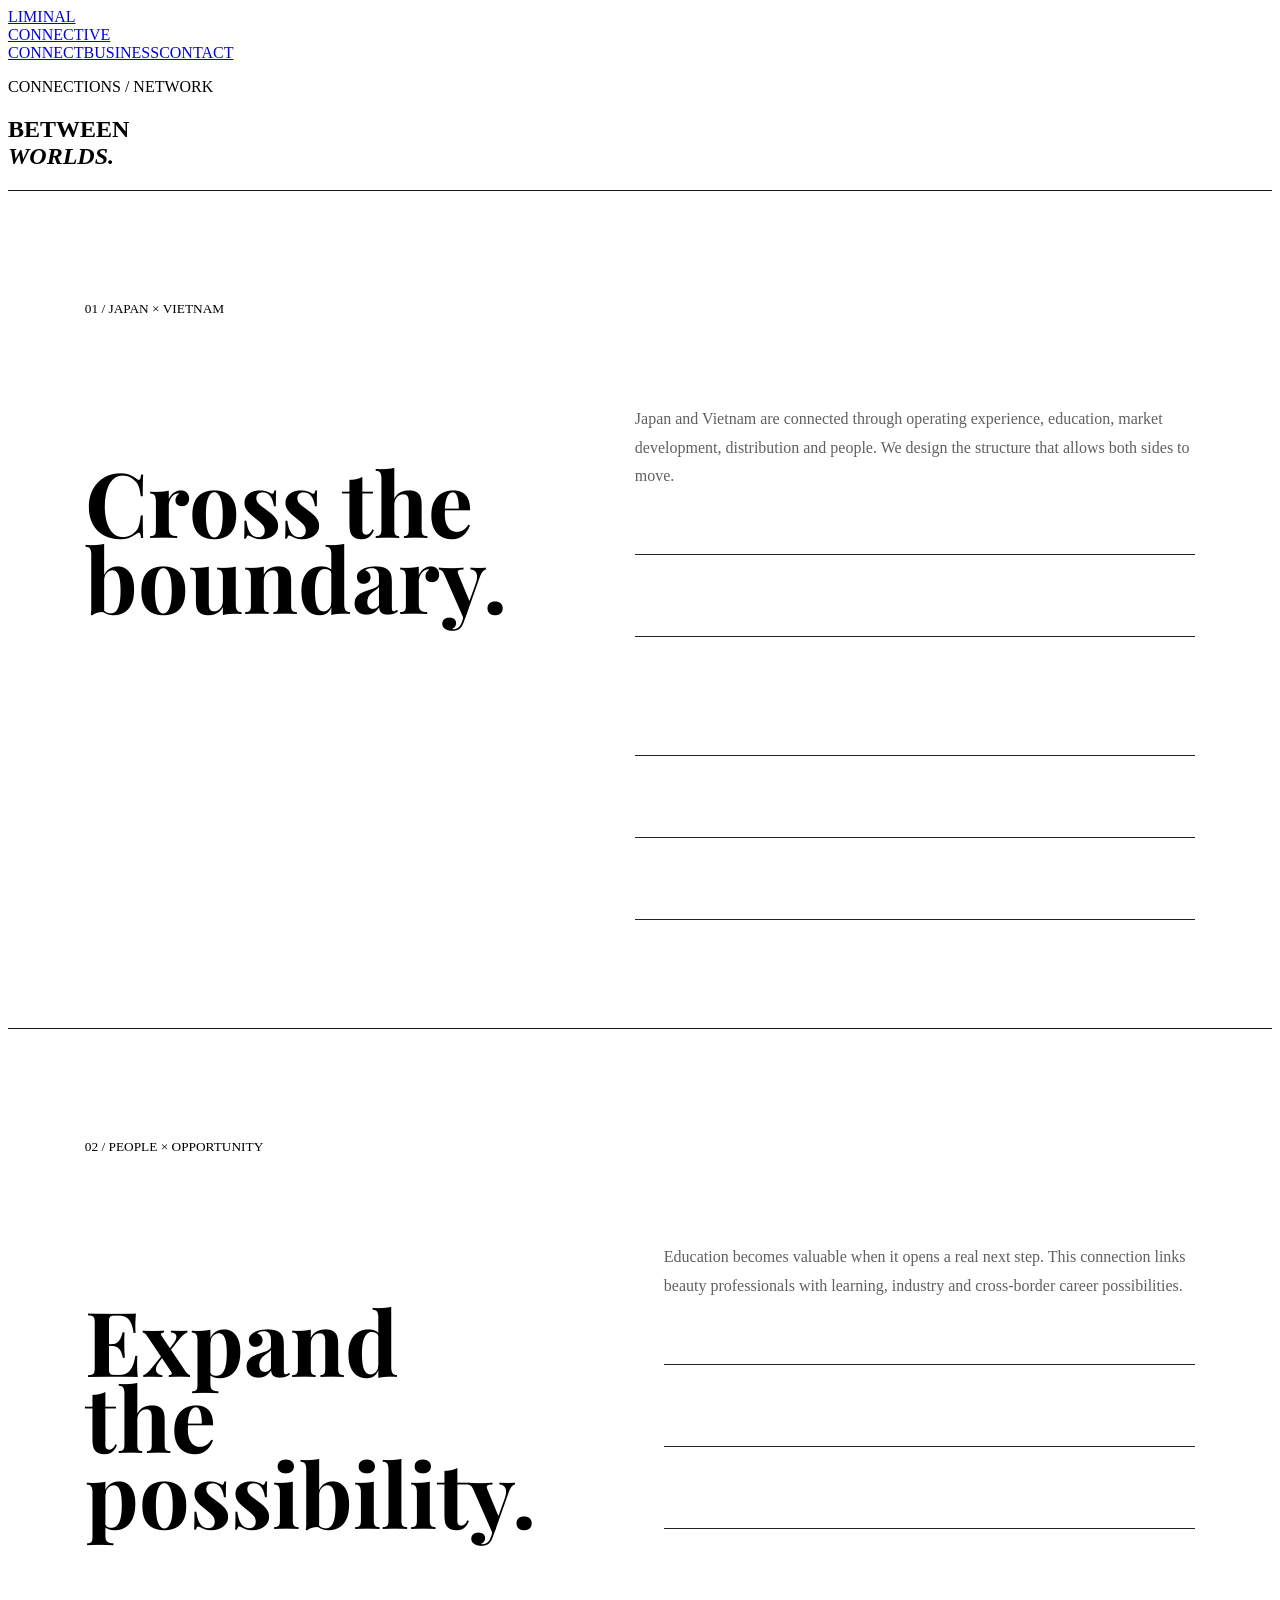
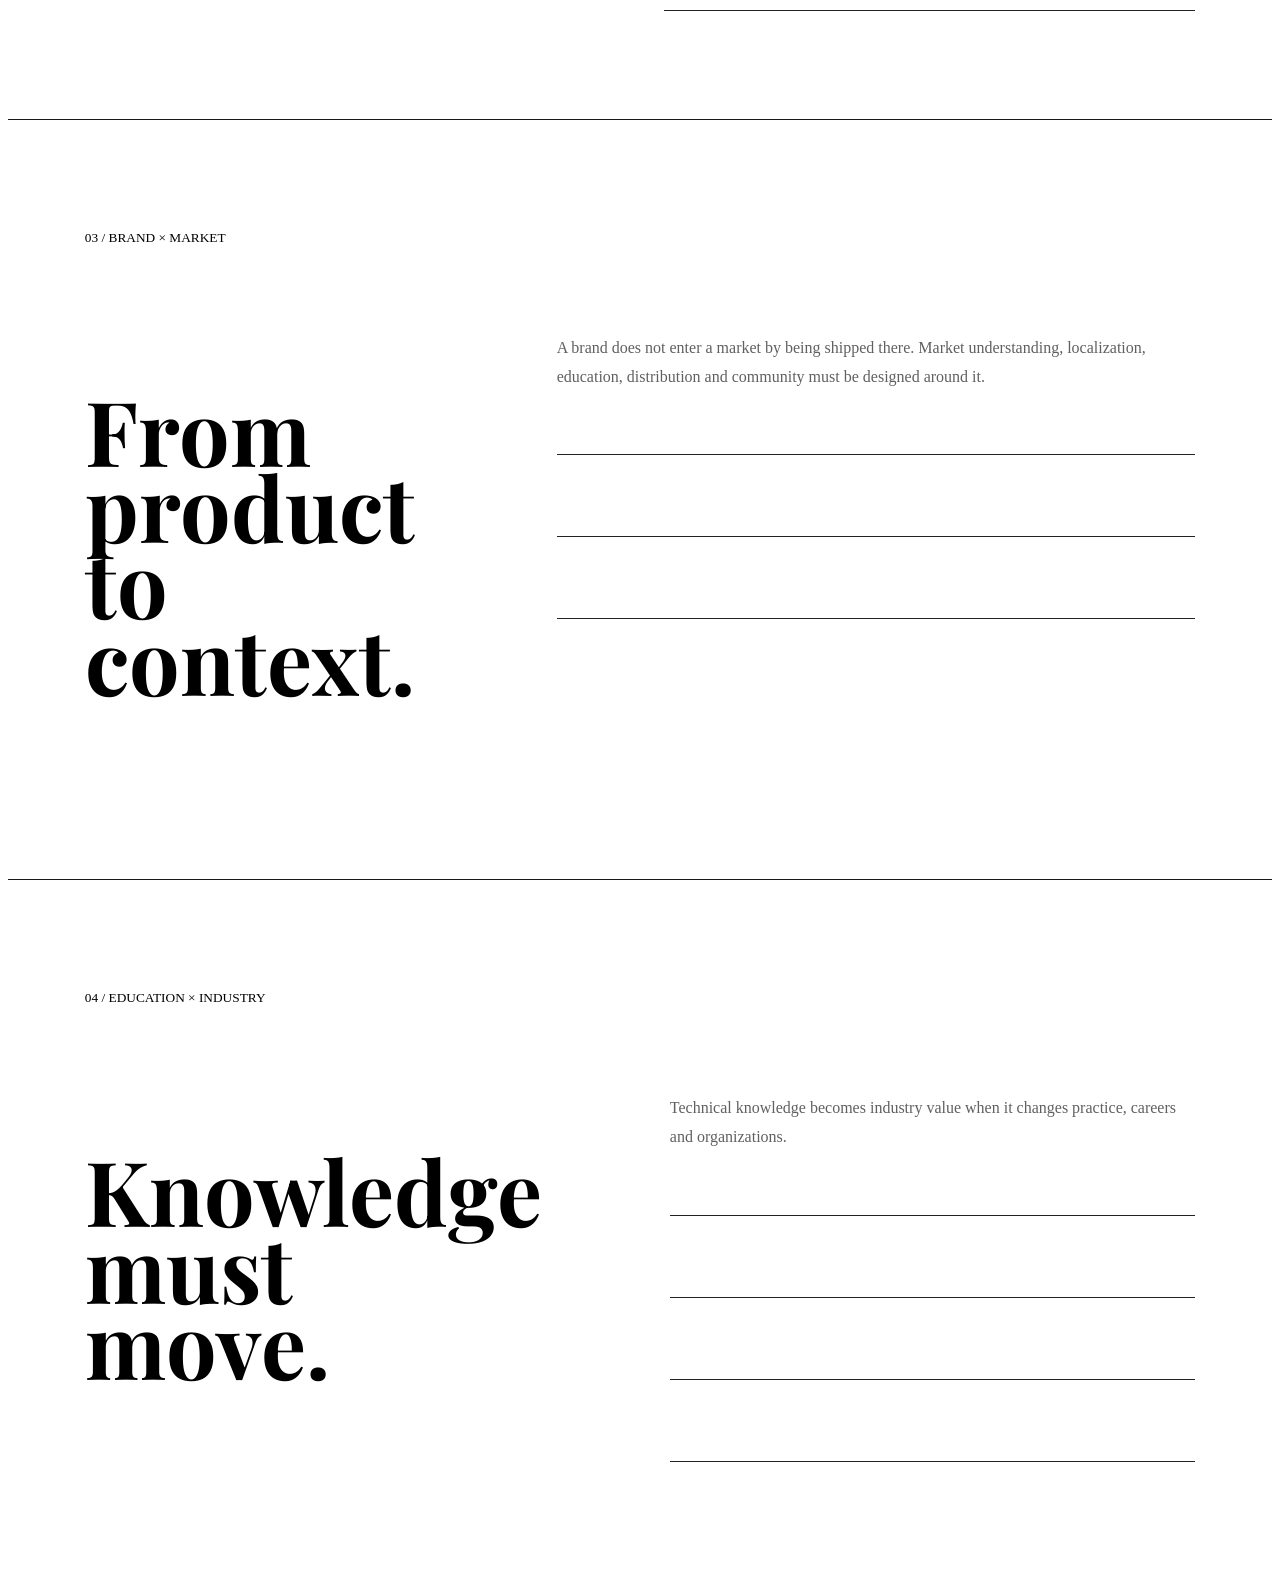
==== connections.html @ 1711ae36 "Add files via upload" ====
<!doctype html><html><head><meta charset="utf-8"><meta name="viewport" content="width=device-width,initial-scale=1"><title>Connections | LIMINAL CONNECTIVE</title><link href="https://fonts.googleapis.com/css2?family=Inter:wght@300;400;500&family=Playfair+Display:ital,wght@0,400;1,400&display=swap" rel="stylesheet"><style>.editorial-links{margin-top:7vh;border-top:1px solid #222}.editorial-links a{display:grid;grid-template-columns:50px 1fr 2fr auto;align-items:center;gap:18px;color:#fff;text-decoration:none;border-bottom:1px solid #222;padding:22px 0}.editorial-links b,.editorial-links span,.editorial-links em{font-family:Inter;font-size:8px;font-style:normal;font-weight:300;letter-spacing:.14em;opacity:.42}.editorial-links strong{font-family:"Playfair Display",serif;font-size:2.2vw;font-weight:400}.connection-detail{padding:12vh 6vw;border-top:1px solid #181818}.connection-detail .twocol{display:grid;grid-template-columns:.7fr 1.3fr;gap:10vw;margin-top:8vh}.connection-detail h2{font-family:"Playfair Display",serif;font-size:7vw;line-height:.85}.connection-detail p{line-height:1.8;opacity:.62}@media(max-width:800px){.editorial-links a{grid-template-columns:35px 1fr auto}.editorial-links span{display:none}.editorial-links strong{font-size:6vw}.connection-detail{padding:10vh 18px}.connection-detail .twocol{grid-template-columns:1fr}.connection-detail h2{font-size:15vw}}</style></head><body><header><a class="logo" href="index.html">LIMINAL<br>CONNECTIVE</a><nav><a href="index.html#connect">CONNECT</a><a href="index.html#business">BUSINESS</a><a href="index.html#contact">CONTACT</a></nav></header><main><section class="hero"><div class="hero-inner"><p class="eyebrow">CONNECTIONS / NETWORK</p><h1>BETWEEN<br><em>WORLDS.</em></h1></div></section><section id="japan-vietnam" class="connection-detail"><small>01 / JAPAN × VIETNAM</small><div class="twocol"><h2>Cross the<br>boundary.</h2><div><p>Japan and Vietnam are connected through operating experience, education, market development, distribution and people. We design the structure that allows both sides to move.</p><div class="editorial-links"><a href="https://corp.and-us.jp/" target="_blank" rel="noopener"><b>01</b><span>BUSINESS / BRAND</span><strong>andUS</strong><em>VIEW ↗</em></a><a href="https://andus-global-vn.com/" target="_blank" rel="noopener"><b>02</b><span>VIETNAM / MARKET</span><strong>andUS GLOBAL VIETNAM</strong><em>VIEW ↗</em></a><a href="https://www.headsfactory.jp/" target="_blank" rel="noopener"><b>03</b><span>JAPAN / BEAUTY</span><strong>HEADS FACTORY</strong><em>VIEW ↗</em></a><a href="https://www.jba-tokyo.co.jp/" target="_blank" rel="noopener"><b>04</b><span>EDUCATION / INDUSTRY</span><strong>JBA</strong><em>VIEW ↗</em></a></div></div></div></section><section id="people-opportunity" class="connection-detail"><small>02 / PEOPLE × OPPORTUNITY</small><div class="twocol"><h2>Expand the<br>possibility.</h2><div><p>Education becomes valuable when it opens a real next step. This connection links beauty professionals with learning, industry and cross-border career possibilities.</p><div class="editorial-links"><a href="jfirst.html#education" target="_blank" rel="noopener"><b>01</b><span>EDUCATION / CAREER</span><strong>J-FIRST SAIGON</strong><em>VIEW ↗</em></a><a href="https://www.jba-tokyo.co.jp/" target="_blank" rel="noopener"><b>02</b><span>EDUCATION / INDUSTRY</span><strong>JBA</strong><em>VIEW ↗</em></a><a href="https://www.headsfactory.jp/" target="_blank" rel="noopener"><b>03</b><span>JAPAN / BEAUTY</span><strong>HEADS FACTORY</strong><em>VIEW ↗</em></a></div></div></div></section><section id="brand-market" class="connection-detail"><small>03 / BRAND × MARKET</small><div class="twocol"><h2>From product<br>to context.</h2><div><p>A brand does not enter a market by being shipped there. Market understanding, localization, education, distribution and community must be designed around it.</p><div class="editorial-links"><a href="https://corp.and-us.jp/" target="_blank" rel="noopener"><b>01</b><span>BRAND / BUSINESS</span><strong>andUS</strong><em>VIEW ↗</em></a><a href="https://andus-global-vn.com/" target="_blank" rel="noopener"><b>02</b><span>VIETNAM / MARKET</span><strong>andUS GLOBAL VIETNAM</strong><em>VIEW ↗</em></a></div></div></div></section><section id="education-industry" class="connection-detail"><small>04 / EDUCATION × INDUSTRY</small><div class="twocol"><h2>Knowledge<br>must move.</h2><div><p>Technical knowledge becomes industry value when it changes practice, careers and organizations.</p><div class="editorial-links"><a href="jfirst.html#education" target="_blank" rel="noopener"><b>01</b><span>VIETNAM / EDUCATION</span><strong>J-FIRST SAIGON</strong><em>VIEW ↗</em></a><a href="https://www.jba-tokyo.co.jp/" target="_blank" rel="noopener"><b>02</b><span>EDUCATION / INDUSTRY</span><strong>JBA</strong><em>VIEW ↗</em></a><a href="https://www.headsfactory.jp/" target="_blank" rel="noopener"><b>03</b><span>JAPAN / BEAUTY</span><strong>HEADS FACTORY</strong><em>VIEW ↗</em></a></div></div></div></section></main></body></html>
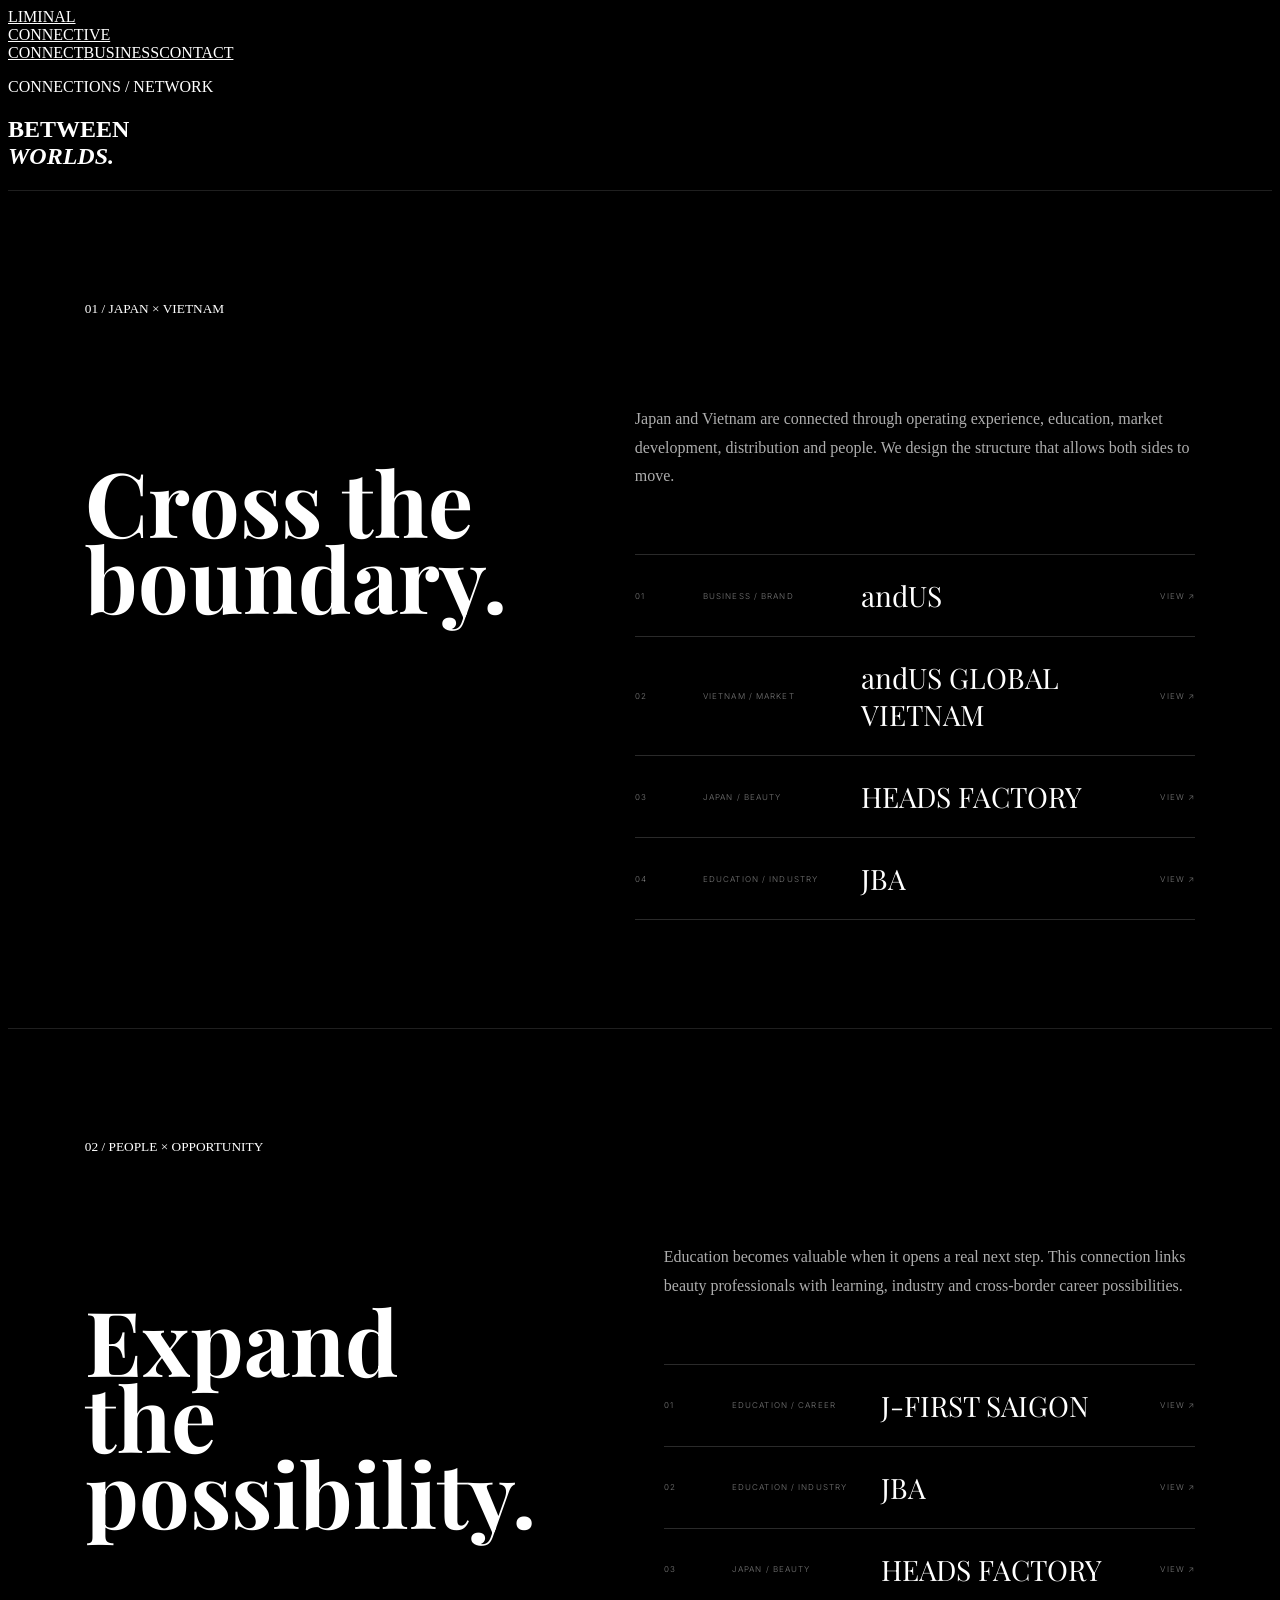
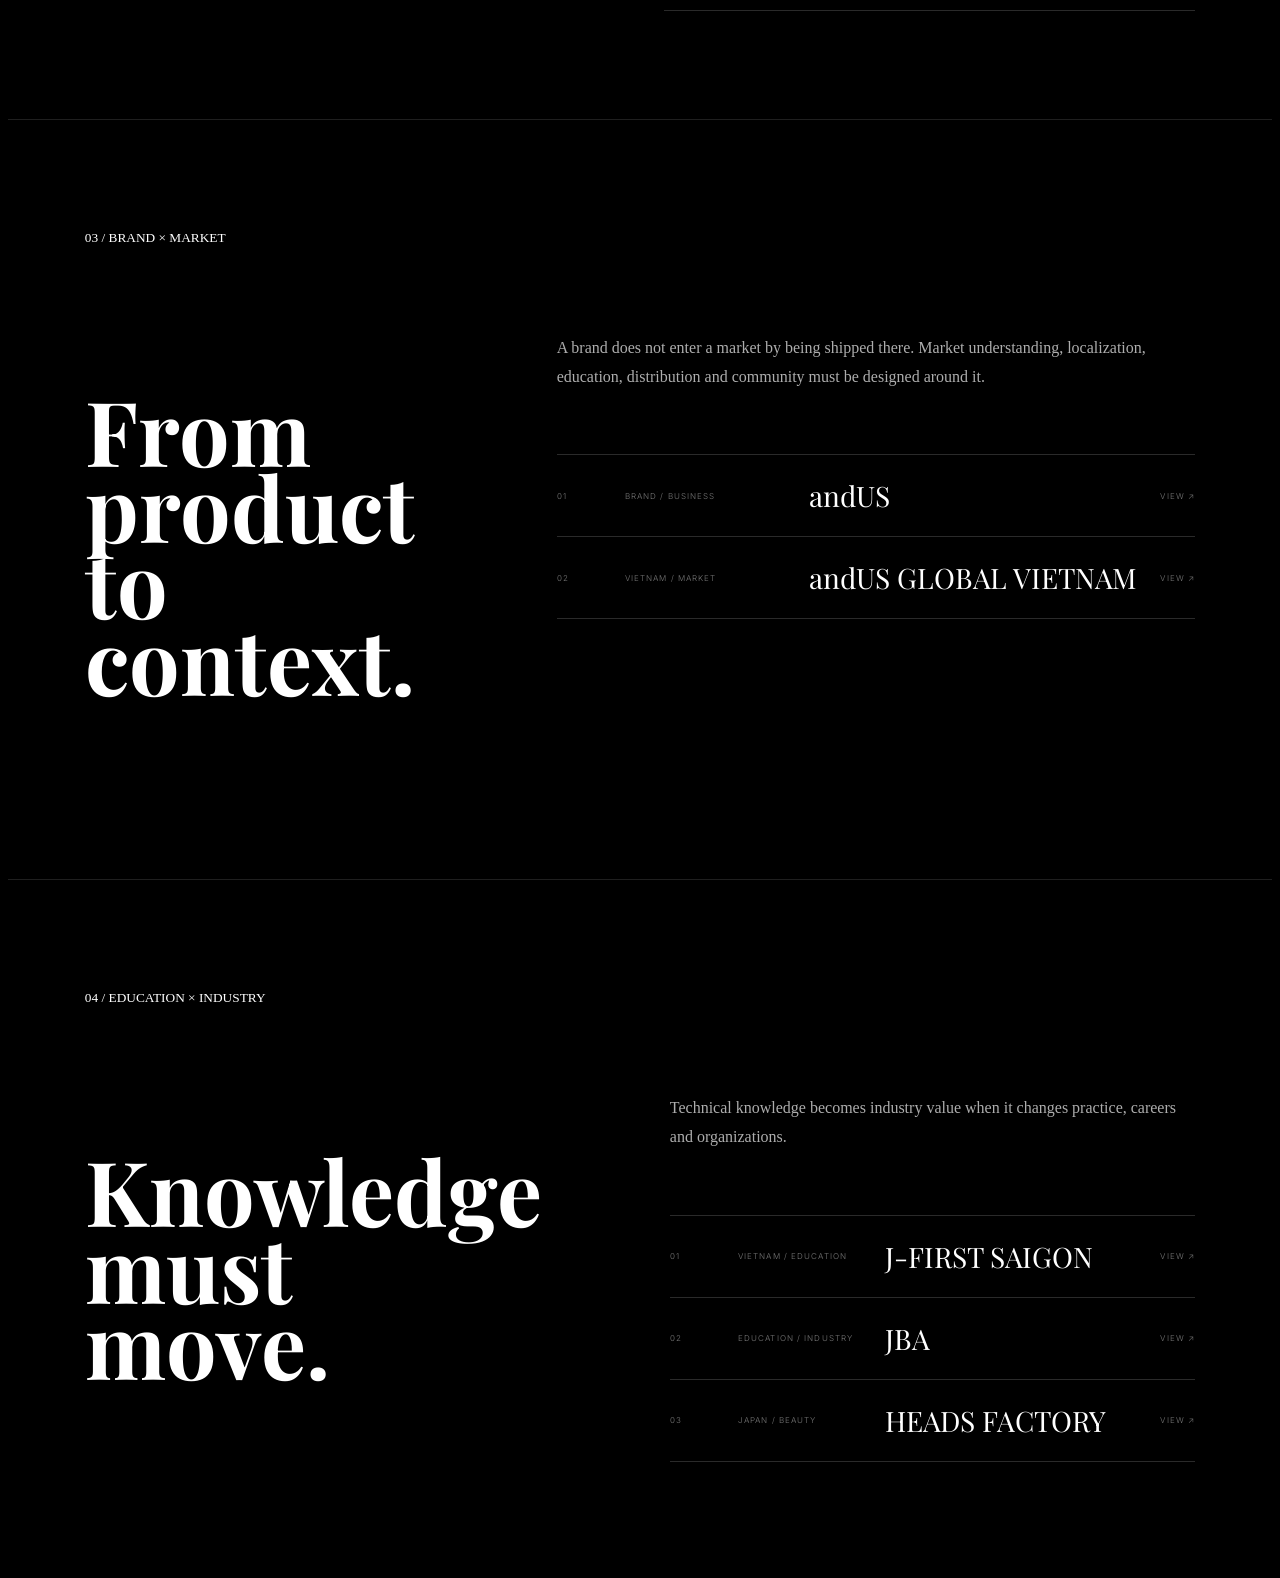
==== commit 5fed9723: "Add files via upload" ====
--- a/connections.html
+++ b/connections.html
@@ -1 +1,12 @@
-<!doctype html><html><head><meta charset="utf-8"><meta name="viewport" content="width=device-width,initial-scale=1"><title>Connections | LIMINAL CONNECTIVE</title><link href="https://fonts.googleapis.com/css2?family=Inter:wght@300;400;500&family=Playfair+Display:ital,wght@0,400;1,400&display=swap" rel="stylesheet"><style>.editorial-links{margin-top:7vh;border-top:1px solid #222}.editorial-links a{display:grid;grid-template-columns:50px 1fr 2fr auto;align-items:center;gap:18px;color:#fff;text-decoration:none;border-bottom:1px solid #222;padding:22px 0}.editorial-links b,.editorial-links span,.editorial-links em{font-family:Inter;font-size:8px;font-style:normal;font-weight:300;letter-spacing:.14em;opacity:.42}.editorial-links strong{font-family:"Playfair Display",serif;font-size:2.2vw;font-weight:400}.connection-detail{padding:12vh 6vw;border-top:1px solid #181818}.connection-detail .twocol{display:grid;grid-template-columns:.7fr 1.3fr;gap:10vw;margin-top:8vh}.connection-detail h2{font-family:"Playfair Display",serif;font-size:7vw;line-height:.85}.connection-detail p{line-height:1.8;opacity:.62}@media(max-width:800px){.editorial-links a{grid-template-columns:35px 1fr auto}.editorial-links span{display:none}.editorial-links strong{font-size:6vw}.connection-detail{padding:10vh 18px}.connection-detail .twocol{grid-template-columns:1fr}.connection-detail h2{font-size:15vw}}</style></head><body><header><a class="logo" href="index.html">LIMINAL<br>CONNECTIVE</a><nav><a href="index.html#connect">CONNECT</a><a href="index.html#business">BUSINESS</a><a href="index.html#contact">CONTACT</a></nav></header><main><section class="hero"><div class="hero-inner"><p class="eyebrow">CONNECTIONS / NETWORK</p><h1>BETWEEN<br><em>WORLDS.</em></h1></div></section><section id="japan-vietnam" class="connection-detail"><small>01 / JAPAN × VIETNAM</small><div class="twocol"><h2>Cross the<br>boundary.</h2><div><p>Japan and Vietnam are connected through operating experience, education, market development, distribution and people. We design the structure that allows both sides to move.</p><div class="editorial-links"><a href="https://corp.and-us.jp/" target="_blank" rel="noopener"><b>01</b><span>BUSINESS / BRAND</span><strong>andUS</strong><em>VIEW ↗</em></a><a href="https://andus-global-vn.com/" target="_blank" rel="noopener"><b>02</b><span>VIETNAM / MARKET</span><strong>andUS GLOBAL VIETNAM</strong><em>VIEW ↗</em></a><a href="https://www.headsfactory.jp/" target="_blank" rel="noopener"><b>03</b><span>JAPAN / BEAUTY</span><strong>HEADS FACTORY</strong><em>VIEW ↗</em></a><a href="https://www.jba-tokyo.co.jp/" target="_blank" rel="noopener"><b>04</b><span>EDUCATION / INDUSTRY</span><strong>JBA</strong><em>VIEW ↗</em></a></div></div></div></section><section id="people-opportunity" class="connection-detail"><small>02 / PEOPLE × OPPORTUNITY</small><div class="twocol"><h2>Expand the<br>possibility.</h2><div><p>Education becomes valuable when it opens a real next step. This connection links beauty professionals with learning, industry and cross-border career possibilities.</p><div class="editorial-links"><a href="jfirst.html#education" target="_blank" rel="noopener"><b>01</b><span>EDUCATION / CAREER</span><strong>J-FIRST SAIGON</strong><em>VIEW ↗</em></a><a href="https://www.jba-tokyo.co.jp/" target="_blank" rel="noopener"><b>02</b><span>EDUCATION / INDUSTRY</span><strong>JBA</strong><em>VIEW ↗</em></a><a href="https://www.headsfactory.jp/" target="_blank" rel="noopener"><b>03</b><span>JAPAN / BEAUTY</span><strong>HEADS FACTORY</strong><em>VIEW ↗</em></a></div></div></div></section><section id="brand-market" class="connection-detail"><small>03 / BRAND × MARKET</small><div class="twocol"><h2>From product<br>to context.</h2><div><p>A brand does not enter a market by being shipped there. Market understanding, localization, education, distribution and community must be designed around it.</p><div class="editorial-links"><a href="https://corp.and-us.jp/" target="_blank" rel="noopener"><b>01</b><span>BRAND / BUSINESS</span><strong>andUS</strong><em>VIEW ↗</em></a><a href="https://andus-global-vn.com/" target="_blank" rel="noopener"><b>02</b><span>VIETNAM / MARKET</span><strong>andUS GLOBAL VIETNAM</strong><em>VIEW ↗</em></a></div></div></div></section><section id="education-industry" class="connection-detail"><small>04 / EDUCATION × INDUSTRY</small><div class="twocol"><h2>Knowledge<br>must move.</h2><div><p>Technical knowledge becomes industry value when it changes practice, careers and organizations.</p><div class="editorial-links"><a href="jfirst.html#education" target="_blank" rel="noopener"><b>01</b><span>VIETNAM / EDUCATION</span><strong>J-FIRST SAIGON</strong><em>VIEW ↗</em></a><a href="https://www.jba-tokyo.co.jp/" target="_blank" rel="noopener"><b>02</b><span>EDUCATION / INDUSTRY</span><strong>JBA</strong><em>VIEW ↗</em></a><a href="https://www.headsfactory.jp/" target="_blank" rel="noopener"><b>03</b><span>JAPAN / BEAUTY</span><strong>HEADS FACTORY</strong><em>VIEW ↗</em></a></div></div></div></section></main></body></html>+<!doctype html><html><head><meta charset="utf-8"><meta name="viewport" content="width=device-width,initial-scale=1"><title>Connections | LIMINAL CONNECTIVE</title><link href="https://fonts.googleapis.com/css2?family=Inter:wght@300;400;500&family=Playfair+Display:ital,wght@0,400;1,400&display=swap" rel="stylesheet"><style>.editorial-links{margin-top:7vh;border-top:1px solid #222}.editorial-links a{display:grid;grid-template-columns:50px 1fr 2fr auto;align-items:center;gap:18px;color:#fff;text-decoration:none;border-bottom:1px solid #222;padding:22px 0}.editorial-links b,.editorial-links span,.editorial-links em{font-family:Inter;font-size:8px;font-style:normal;font-weight:300;letter-spacing:.14em;opacity:.42}.editorial-links strong{font-family:"Playfair Display",serif;font-size:2.2vw;font-weight:400}.connection-detail{padding:12vh 6vw;border-top:1px solid #181818}.connection-detail .twocol{display:grid;grid-template-columns:.7fr 1.3fr;gap:10vw;margin-top:8vh}.connection-detail h2{font-family:"Playfair Display",serif;font-size:7vw;line-height:.85}.connection-detail p{line-height:1.8;opacity:.62}@media(max-width:800px){.editorial-links a{grid-template-columns:35px 1fr auto}.editorial-links span{display:none}.editorial-links strong{font-size:6vw}.connection-detail{padding:10vh 18px}.connection-detail .twocol{grid-template-columns:1fr}.connection-detail h2{font-size:15vw}}</style>
+<style>
+html,body{background:#000!important;color:#fff!important}
+header{background:#000!important;color:#fff!important}
+header a,.connection-detail,.connection-detail h2,.connection-detail p,.editorial-links a,.editorial-links strong{color:#fff!important}
+.connection-detail{background:#000!important;border-color:#1f1f1f!important}
+.connection-detail p{opacity:.68!important}
+.editorial-links{border-color:#2a2a2a!important}
+.editorial-links a{border-color:#2a2a2a!important}
+.editorial-links b,.editorial-links span,.editorial-links em{color:#c8c8c8!important;opacity:.6!important}
+</style>
+</head><body><header><a class="logo" href="index.html">LIMINAL<br>CONNECTIVE</a><nav><a href="index.html#connect">CONNECT</a><a href="index.html#business">BUSINESS</a><a href="index.html#contact">CONTACT</a></nav></header><main><section class="hero"><div class="hero-inner"><p class="eyebrow">CONNECTIONS / NETWORK</p><h1>BETWEEN<br><em>WORLDS.</em></h1></div></section><section id="japan-vietnam" class="connection-detail"><small>01 / JAPAN × VIETNAM</small><div class="twocol"><h2>Cross the<br>boundary.</h2><div><p>Japan and Vietnam are connected through operating experience, education, market development, distribution and people. We design the structure that allows both sides to move.</p><div class="editorial-links"><a href="https://corp.and-us.jp/" target="_blank" rel="noopener"><b>01</b><span>BUSINESS / BRAND</span><strong>andUS</strong><em>VIEW ↗</em></a><a href="https://andus-global-vn.com/" target="_blank" rel="noopener"><b>02</b><span>VIETNAM / MARKET</span><strong>andUS GLOBAL VIETNAM</strong><em>VIEW ↗</em></a><a href="https://www.headsfactory.jp/" target="_blank" rel="noopener"><b>03</b><span>JAPAN / BEAUTY</span><strong>HEADS FACTORY</strong><em>VIEW ↗</em></a><a href="https://www.jba-tokyo.co.jp/" target="_blank" rel="noopener"><b>04</b><span>EDUCATION / INDUSTRY</span><strong>JBA</strong><em>VIEW ↗</em></a></div></div></div></section><section id="people-opportunity" class="connection-detail"><small>02 / PEOPLE × OPPORTUNITY</small><div class="twocol"><h2>Expand the<br>possibility.</h2><div><p>Education becomes valuable when it opens a real next step. This connection links beauty professionals with learning, industry and cross-border career possibilities.</p><div class="editorial-links"><a href="jfirst.html#education" target="_blank" rel="noopener"><b>01</b><span>EDUCATION / CAREER</span><strong>J-FIRST SAIGON</strong><em>VIEW ↗</em></a><a href="https://www.jba-tokyo.co.jp/" target="_blank" rel="noopener"><b>02</b><span>EDUCATION / INDUSTRY</span><strong>JBA</strong><em>VIEW ↗</em></a><a href="https://www.headsfactory.jp/" target="_blank" rel="noopener"><b>03</b><span>JAPAN / BEAUTY</span><strong>HEADS FACTORY</strong><em>VIEW ↗</em></a></div></div></div></section><section id="brand-market" class="connection-detail"><small>03 / BRAND × MARKET</small><div class="twocol"><h2>From product<br>to context.</h2><div><p>A brand does not enter a market by being shipped there. Market understanding, localization, education, distribution and community must be designed around it.</p><div class="editorial-links"><a href="https://corp.and-us.jp/" target="_blank" rel="noopener"><b>01</b><span>BRAND / BUSINESS</span><strong>andUS</strong><em>VIEW ↗</em></a><a href="https://andus-global-vn.com/" target="_blank" rel="noopener"><b>02</b><span>VIETNAM / MARKET</span><strong>andUS GLOBAL VIETNAM</strong><em>VIEW ↗</em></a></div></div></div></section><section id="education-industry" class="connection-detail"><small>04 / EDUCATION × INDUSTRY</small><div class="twocol"><h2>Knowledge<br>must move.</h2><div><p>Technical knowledge becomes industry value when it changes practice, careers and organizations.</p><div class="editorial-links"><a href="jfirst.html#education" target="_blank" rel="noopener"><b>01</b><span>VIETNAM / EDUCATION</span><strong>J-FIRST SAIGON</strong><em>VIEW ↗</em></a><a href="https://www.jba-tokyo.co.jp/" target="_blank" rel="noopener"><b>02</b><span>EDUCATION / INDUSTRY</span><strong>JBA</strong><em>VIEW ↗</em></a><a href="https://www.headsfactory.jp/" target="_blank" rel="noopener"><b>03</b><span>JAPAN / BEAUTY</span><strong>HEADS FACTORY</strong><em>VIEW ↗</em></a></div></div></div></section></main></body></html>
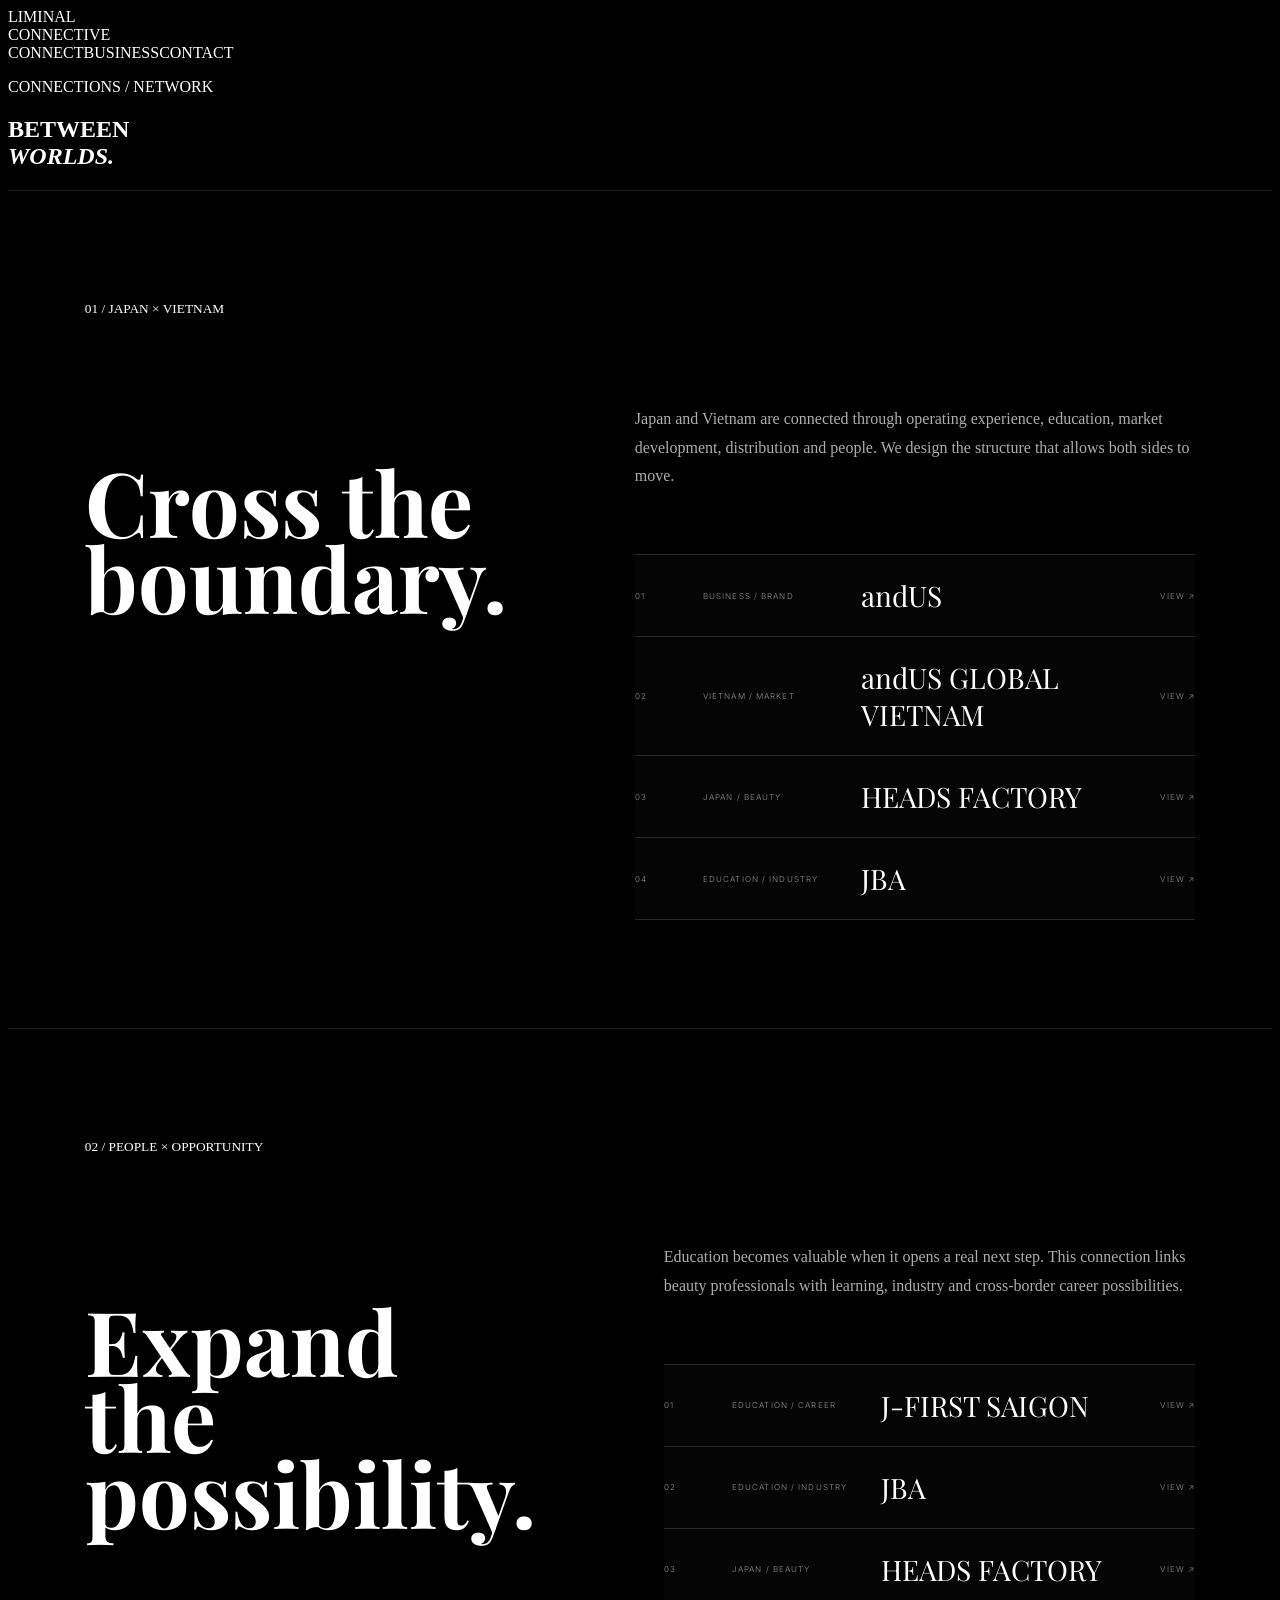
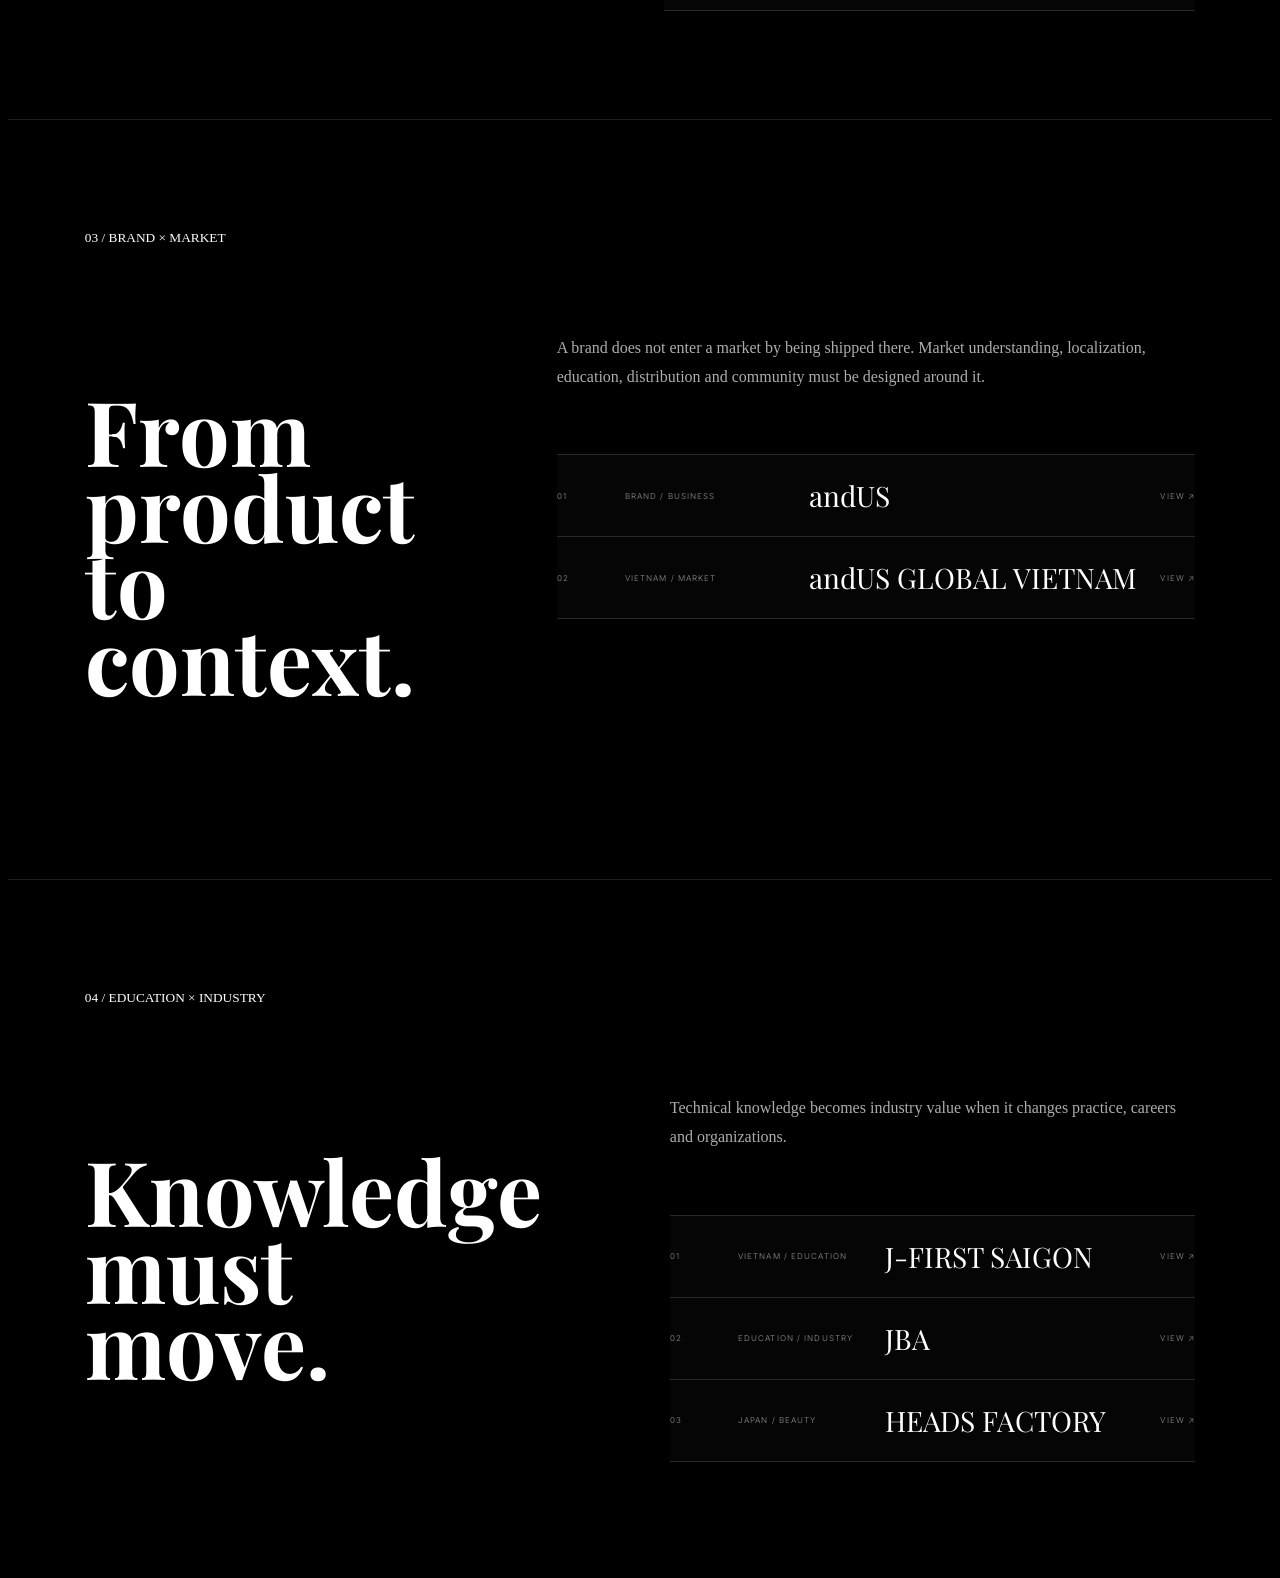
==== commit 73144372: "Add files via upload" ====
--- a/connections.html
+++ b/connections.html
@@ -9,4 +9,11 @@
 .editorial-links a{border-color:#2a2a2a!important}
 .editorial-links b,.editorial-links span,.editorial-links em{color:#c8c8c8!important;opacity:.6!important}
 </style>
-</head><body><header><a class="logo" href="index.html">LIMINAL<br>CONNECTIVE</a><nav><a href="index.html#connect">CONNECT</a><a href="index.html#business">BUSINESS</a><a href="index.html#contact">CONTACT</a></nav></header><main><section class="hero"><div class="hero-inner"><p class="eyebrow">CONNECTIONS / NETWORK</p><h1>BETWEEN<br><em>WORLDS.</em></h1></div></section><section id="japan-vietnam" class="connection-detail"><small>01 / JAPAN × VIETNAM</small><div class="twocol"><h2>Cross the<br>boundary.</h2><div><p>Japan and Vietnam are connected through operating experience, education, market development, distribution and people. We design the structure that allows both sides to move.</p><div class="editorial-links"><a href="https://corp.and-us.jp/" target="_blank" rel="noopener"><b>01</b><span>BUSINESS / BRAND</span><strong>andUS</strong><em>VIEW ↗</em></a><a href="https://andus-global-vn.com/" target="_blank" rel="noopener"><b>02</b><span>VIETNAM / MARKET</span><strong>andUS GLOBAL VIETNAM</strong><em>VIEW ↗</em></a><a href="https://www.headsfactory.jp/" target="_blank" rel="noopener"><b>03</b><span>JAPAN / BEAUTY</span><strong>HEADS FACTORY</strong><em>VIEW ↗</em></a><a href="https://www.jba-tokyo.co.jp/" target="_blank" rel="noopener"><b>04</b><span>EDUCATION / INDUSTRY</span><strong>JBA</strong><em>VIEW ↗</em></a></div></div></div></section><section id="people-opportunity" class="connection-detail"><small>02 / PEOPLE × OPPORTUNITY</small><div class="twocol"><h2>Expand the<br>possibility.</h2><div><p>Education becomes valuable when it opens a real next step. This connection links beauty professionals with learning, industry and cross-border career possibilities.</p><div class="editorial-links"><a href="jfirst.html#education" target="_blank" rel="noopener"><b>01</b><span>EDUCATION / CAREER</span><strong>J-FIRST SAIGON</strong><em>VIEW ↗</em></a><a href="https://www.jba-tokyo.co.jp/" target="_blank" rel="noopener"><b>02</b><span>EDUCATION / INDUSTRY</span><strong>JBA</strong><em>VIEW ↗</em></a><a href="https://www.headsfactory.jp/" target="_blank" rel="noopener"><b>03</b><span>JAPAN / BEAUTY</span><strong>HEADS FACTORY</strong><em>VIEW ↗</em></a></div></div></div></section><section id="brand-market" class="connection-detail"><small>03 / BRAND × MARKET</small><div class="twocol"><h2>From product<br>to context.</h2><div><p>A brand does not enter a market by being shipped there. Market understanding, localization, education, distribution and community must be designed around it.</p><div class="editorial-links"><a href="https://corp.and-us.jp/" target="_blank" rel="noopener"><b>01</b><span>BRAND / BUSINESS</span><strong>andUS</strong><em>VIEW ↗</em></a><a href="https://andus-global-vn.com/" target="_blank" rel="noopener"><b>02</b><span>VIETNAM / MARKET</span><strong>andUS GLOBAL VIETNAM</strong><em>VIEW ↗</em></a></div></div></div></section><section id="education-industry" class="connection-detail"><small>04 / EDUCATION × INDUSTRY</small><div class="twocol"><h2>Knowledge<br>must move.</h2><div><p>Technical knowledge becomes industry value when it changes practice, careers and organizations.</p><div class="editorial-links"><a href="jfirst.html#education" target="_blank" rel="noopener"><b>01</b><span>VIETNAM / EDUCATION</span><strong>J-FIRST SAIGON</strong><em>VIEW ↗</em></a><a href="https://www.jba-tokyo.co.jp/" target="_blank" rel="noopener"><b>02</b><span>EDUCATION / INDUSTRY</span><strong>JBA</strong><em>VIEW ↗</em></a><a href="https://www.headsfactory.jp/" target="_blank" rel="noopener"><b>03</b><span>JAPAN / BEAUTY</span><strong>HEADS FACTORY</strong><em>VIEW ↗</em></a></div></div></div></section></main></body></html>+<style>
+html,body,main,section,header,footer{background:#000!important;color:#fff!important}
+a,a:link,a:visited,a:hover,a:active{color:#fff!important;text-decoration:none!important}
+.editorial-links a,.externals a,.subcontact a{background:#050505!important;color:#fff!important;opacity:1!important;border-color:#292929!important}
+.editorial-links a:hover,.externals a:hover,.subcontact a:hover{background:#101010!important;color:#fff!important}
+.editorial-links strong,.externals strong{color:#fff!important;opacity:1!important}
+.editorial-links span,.editorial-links b,.editorial-links em{color:#c8c8c8!important;opacity:.72!important}
+</style></head><body><header><a class="logo" href="index.html">LIMINAL<br>CONNECTIVE</a><nav><a href="index.html#connect">CONNECT</a><a href="index.html#business">BUSINESS</a><a href="index.html#contact">CONTACT</a></nav></header><main><section class="hero"><div class="hero-inner"><p class="eyebrow">CONNECTIONS / NETWORK</p><h1>BETWEEN<br><em>WORLDS.</em></h1></div></section><section id="japan-vietnam" class="connection-detail"><small>01 / JAPAN × VIETNAM</small><div class="twocol"><h2>Cross the<br>boundary.</h2><div><p>Japan and Vietnam are connected through operating experience, education, market development, distribution and people. We design the structure that allows both sides to move.</p><div class="editorial-links"><a href="https://corp.and-us.jp/" target="_blank" rel="noopener"><b>01</b><span>BUSINESS / BRAND</span><strong>andUS</strong><em>VIEW ↗</em></a><a href="https://andus-global-vn.com/" target="_blank" rel="noopener"><b>02</b><span>VIETNAM / MARKET</span><strong>andUS GLOBAL VIETNAM</strong><em>VIEW ↗</em></a><a href="https://www.headsfactory.jp/" target="_blank" rel="noopener"><b>03</b><span>JAPAN / BEAUTY</span><strong>HEADS FACTORY</strong><em>VIEW ↗</em></a><a href="https://www.jba-tokyo.co.jp/" target="_blank" rel="noopener"><b>04</b><span>EDUCATION / INDUSTRY</span><strong>JBA</strong><em>VIEW ↗</em></a></div></div></div></section><section id="people-opportunity" class="connection-detail"><small>02 / PEOPLE × OPPORTUNITY</small><div class="twocol"><h2>Expand the<br>possibility.</h2><div><p>Education becomes valuable when it opens a real next step. This connection links beauty professionals with learning, industry and cross-border career possibilities.</p><div class="editorial-links"><a href="jfirst.html#education" target="_blank" rel="noopener"><b>01</b><span>EDUCATION / CAREER</span><strong>J-FIRST SAIGON</strong><em>VIEW ↗</em></a><a href="https://www.jba-tokyo.co.jp/" target="_blank" rel="noopener"><b>02</b><span>EDUCATION / INDUSTRY</span><strong>JBA</strong><em>VIEW ↗</em></a><a href="https://www.headsfactory.jp/" target="_blank" rel="noopener"><b>03</b><span>JAPAN / BEAUTY</span><strong>HEADS FACTORY</strong><em>VIEW ↗</em></a></div></div></div></section><section id="brand-market" class="connection-detail"><small>03 / BRAND × MARKET</small><div class="twocol"><h2>From product<br>to context.</h2><div><p>A brand does not enter a market by being shipped there. Market understanding, localization, education, distribution and community must be designed around it.</p><div class="editorial-links"><a href="https://corp.and-us.jp/" target="_blank" rel="noopener"><b>01</b><span>BRAND / BUSINESS</span><strong>andUS</strong><em>VIEW ↗</em></a><a href="https://andus-global-vn.com/" target="_blank" rel="noopener"><b>02</b><span>VIETNAM / MARKET</span><strong>andUS GLOBAL VIETNAM</strong><em>VIEW ↗</em></a></div></div></div></section><section id="education-industry" class="connection-detail"><small>04 / EDUCATION × INDUSTRY</small><div class="twocol"><h2>Knowledge<br>must move.</h2><div><p>Technical knowledge becomes industry value when it changes practice, careers and organizations.</p><div class="editorial-links"><a href="jfirst.html#education" target="_blank" rel="noopener"><b>01</b><span>VIETNAM / EDUCATION</span><strong>J-FIRST SAIGON</strong><em>VIEW ↗</em></a><a href="https://www.jba-tokyo.co.jp/" target="_blank" rel="noopener"><b>02</b><span>EDUCATION / INDUSTRY</span><strong>JBA</strong><em>VIEW ↗</em></a><a href="https://www.headsfactory.jp/" target="_blank" rel="noopener"><b>03</b><span>JAPAN / BEAUTY</span><strong>HEADS FACTORY</strong><em>VIEW ↗</em></a></div></div></div></section></main></body></html>
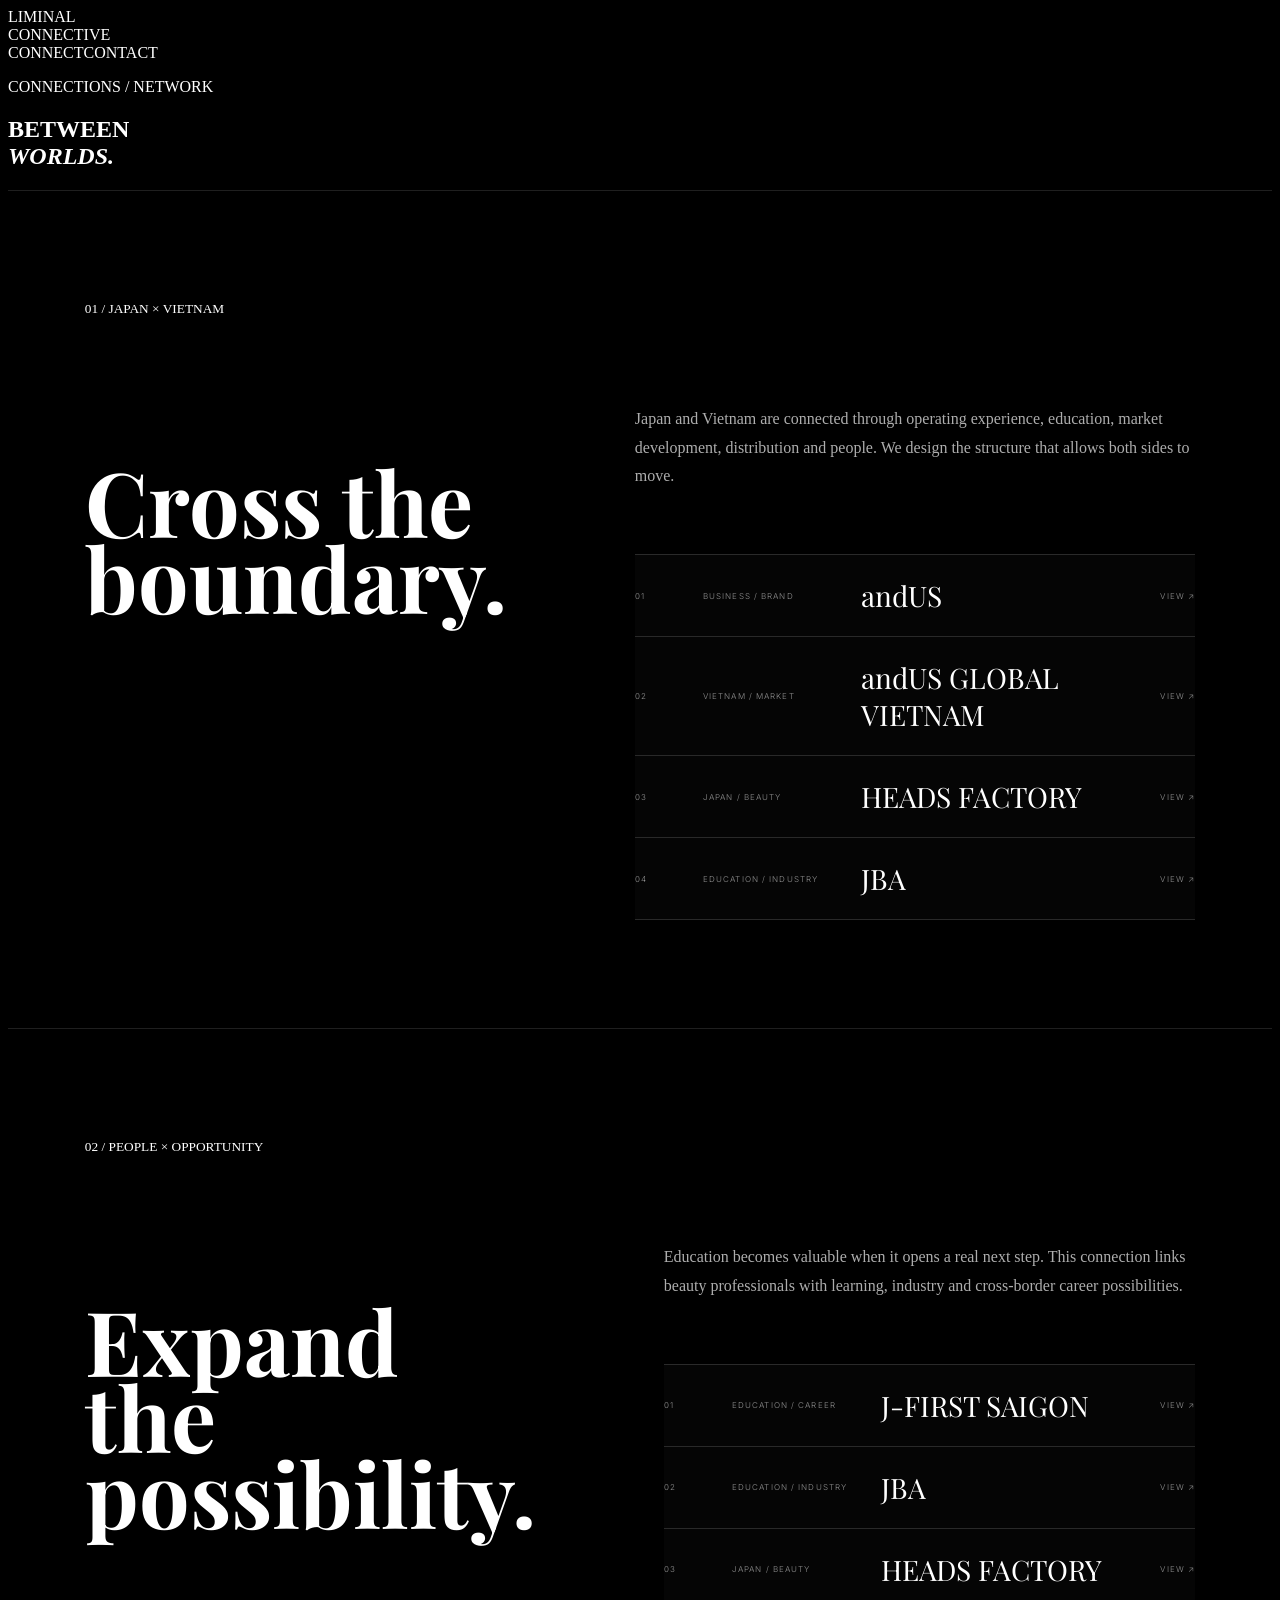
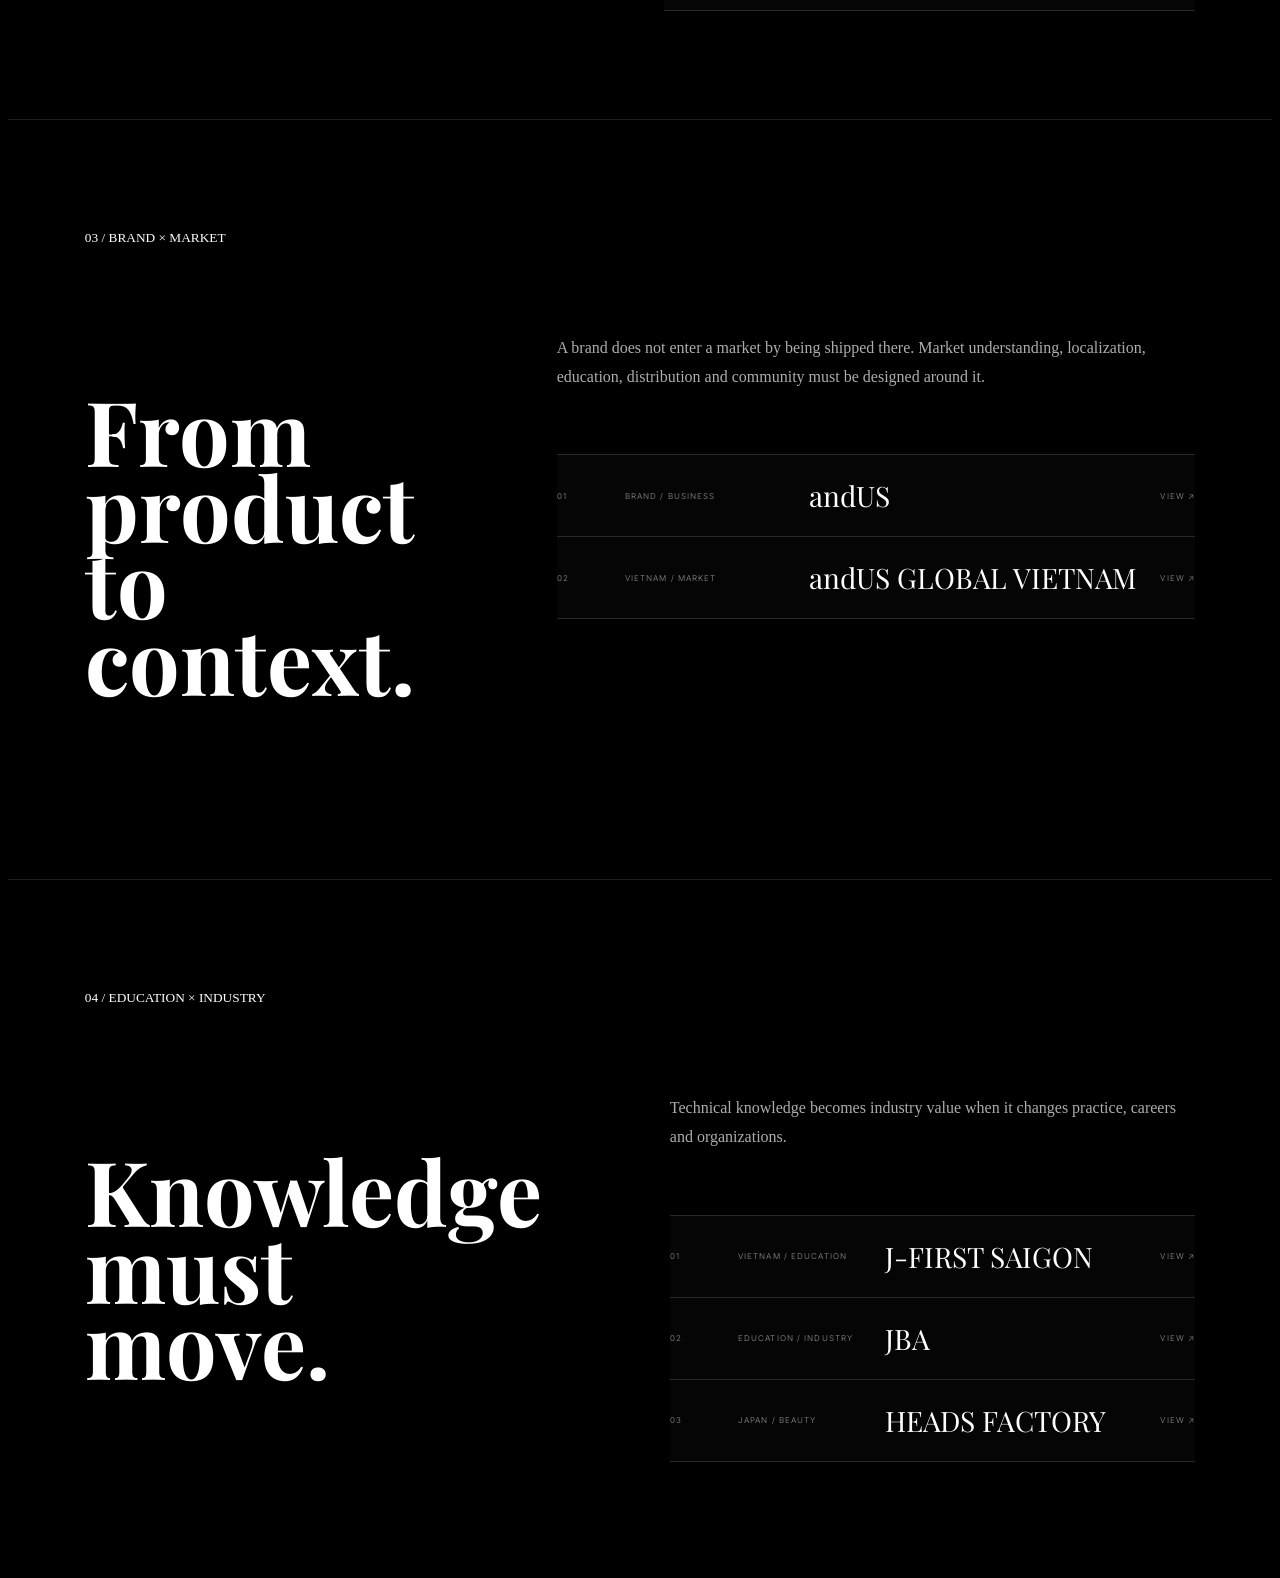
==== commit 9b2f2038: "Add files via upload" ====
--- a/connections.html
+++ b/connections.html
@@ -16,4 +16,4 @@
 .editorial-links a:hover,.externals a:hover,.subcontact a:hover{background:#101010!important;color:#fff!important}
 .editorial-links strong,.externals strong{color:#fff!important;opacity:1!important}
 .editorial-links span,.editorial-links b,.editorial-links em{color:#c8c8c8!important;opacity:.72!important}
-</style></head><body><header><a class="logo" href="index.html">LIMINAL<br>CONNECTIVE</a><nav><a href="index.html#connect">CONNECT</a><a href="index.html#business">BUSINESS</a><a href="index.html#contact">CONTACT</a></nav></header><main><section class="hero"><div class="hero-inner"><p class="eyebrow">CONNECTIONS / NETWORK</p><h1>BETWEEN<br><em>WORLDS.</em></h1></div></section><section id="japan-vietnam" class="connection-detail"><small>01 / JAPAN × VIETNAM</small><div class="twocol"><h2>Cross the<br>boundary.</h2><div><p>Japan and Vietnam are connected through operating experience, education, market development, distribution and people. We design the structure that allows both sides to move.</p><div class="editorial-links"><a href="https://corp.and-us.jp/" target="_blank" rel="noopener"><b>01</b><span>BUSINESS / BRAND</span><strong>andUS</strong><em>VIEW ↗</em></a><a href="https://andus-global-vn.com/" target="_blank" rel="noopener"><b>02</b><span>VIETNAM / MARKET</span><strong>andUS GLOBAL VIETNAM</strong><em>VIEW ↗</em></a><a href="https://www.headsfactory.jp/" target="_blank" rel="noopener"><b>03</b><span>JAPAN / BEAUTY</span><strong>HEADS FACTORY</strong><em>VIEW ↗</em></a><a href="https://www.jba-tokyo.co.jp/" target="_blank" rel="noopener"><b>04</b><span>EDUCATION / INDUSTRY</span><strong>JBA</strong><em>VIEW ↗</em></a></div></div></div></section><section id="people-opportunity" class="connection-detail"><small>02 / PEOPLE × OPPORTUNITY</small><div class="twocol"><h2>Expand the<br>possibility.</h2><div><p>Education becomes valuable when it opens a real next step. This connection links beauty professionals with learning, industry and cross-border career possibilities.</p><div class="editorial-links"><a href="jfirst.html#education" target="_blank" rel="noopener"><b>01</b><span>EDUCATION / CAREER</span><strong>J-FIRST SAIGON</strong><em>VIEW ↗</em></a><a href="https://www.jba-tokyo.co.jp/" target="_blank" rel="noopener"><b>02</b><span>EDUCATION / INDUSTRY</span><strong>JBA</strong><em>VIEW ↗</em></a><a href="https://www.headsfactory.jp/" target="_blank" rel="noopener"><b>03</b><span>JAPAN / BEAUTY</span><strong>HEADS FACTORY</strong><em>VIEW ↗</em></a></div></div></div></section><section id="brand-market" class="connection-detail"><small>03 / BRAND × MARKET</small><div class="twocol"><h2>From product<br>to context.</h2><div><p>A brand does not enter a market by being shipped there. Market understanding, localization, education, distribution and community must be designed around it.</p><div class="editorial-links"><a href="https://corp.and-us.jp/" target="_blank" rel="noopener"><b>01</b><span>BRAND / BUSINESS</span><strong>andUS</strong><em>VIEW ↗</em></a><a href="https://andus-global-vn.com/" target="_blank" rel="noopener"><b>02</b><span>VIETNAM / MARKET</span><strong>andUS GLOBAL VIETNAM</strong><em>VIEW ↗</em></a></div></div></div></section><section id="education-industry" class="connection-detail"><small>04 / EDUCATION × INDUSTRY</small><div class="twocol"><h2>Knowledge<br>must move.</h2><div><p>Technical knowledge becomes industry value when it changes practice, careers and organizations.</p><div class="editorial-links"><a href="jfirst.html#education" target="_blank" rel="noopener"><b>01</b><span>VIETNAM / EDUCATION</span><strong>J-FIRST SAIGON</strong><em>VIEW ↗</em></a><a href="https://www.jba-tokyo.co.jp/" target="_blank" rel="noopener"><b>02</b><span>EDUCATION / INDUSTRY</span><strong>JBA</strong><em>VIEW ↗</em></a><a href="https://www.headsfactory.jp/" target="_blank" rel="noopener"><b>03</b><span>JAPAN / BEAUTY</span><strong>HEADS FACTORY</strong><em>VIEW ↗</em></a></div></div></div></section></main></body></html>+</style></head><body><header><a class="logo" href="index.html">LIMINAL<br>CONNECTIVE</a><nav><a href="index.html#connect">CONNECT</a><a href="index.html#contact">CONTACT</a></nav></header><main><section class="hero"><div class="hero-inner"><p class="eyebrow">CONNECTIONS / NETWORK</p><h1>BETWEEN<br><em>WORLDS.</em></h1></div></section><section id="japan-vietnam" class="connection-detail"><small>01 / JAPAN × VIETNAM</small><div class="twocol"><h2>Cross the<br>boundary.</h2><div><p>Japan and Vietnam are connected through operating experience, education, market development, distribution and people. We design the structure that allows both sides to move.</p><div class="editorial-links"><a href="https://corp.and-us.jp/" target="_blank" rel="noopener"><b>01</b><span>BUSINESS / BRAND</span><strong>andUS</strong><em>VIEW ↗</em></a><a href="https://andus-global-vn.com/" target="_blank" rel="noopener"><b>02</b><span>VIETNAM / MARKET</span><strong>andUS GLOBAL VIETNAM</strong><em>VIEW ↗</em></a><a href="https://www.headsfactory.jp/" target="_blank" rel="noopener"><b>03</b><span>JAPAN / BEAUTY</span><strong>HEADS FACTORY</strong><em>VIEW ↗</em></a><a href="https://www.jba-tokyo.co.jp/" target="_blank" rel="noopener"><b>04</b><span>EDUCATION / INDUSTRY</span><strong>JBA</strong><em>VIEW ↗</em></a></div></div></div></section><section id="people-opportunity" class="connection-detail"><small>02 / PEOPLE × OPPORTUNITY</small><div class="twocol"><h2>Expand the<br>possibility.</h2><div><p>Education becomes valuable when it opens a real next step. This connection links beauty professionals with learning, industry and cross-border career possibilities.</p><div class="editorial-links"><a href="jfirst.html#education" target="_blank" rel="noopener"><b>01</b><span>EDUCATION / CAREER</span><strong>J-FIRST SAIGON</strong><em>VIEW ↗</em></a><a href="https://www.jba-tokyo.co.jp/" target="_blank" rel="noopener"><b>02</b><span>EDUCATION / INDUSTRY</span><strong>JBA</strong><em>VIEW ↗</em></a><a href="https://www.headsfactory.jp/" target="_blank" rel="noopener"><b>03</b><span>JAPAN / BEAUTY</span><strong>HEADS FACTORY</strong><em>VIEW ↗</em></a></div></div></div></section><section id="brand-market" class="connection-detail"><small>03 / BRAND × MARKET</small><div class="twocol"><h2>From product<br>to context.</h2><div><p>A brand does not enter a market by being shipped there. Market understanding, localization, education, distribution and community must be designed around it.</p><div class="editorial-links"><a href="https://corp.and-us.jp/" target="_blank" rel="noopener"><b>01</b><span>BRAND / BUSINESS</span><strong>andUS</strong><em>VIEW ↗</em></a><a href="https://andus-global-vn.com/" target="_blank" rel="noopener"><b>02</b><span>VIETNAM / MARKET</span><strong>andUS GLOBAL VIETNAM</strong><em>VIEW ↗</em></a></div></div></div></section><section id="education-industry" class="connection-detail"><small>04 / EDUCATION × INDUSTRY</small><div class="twocol"><h2>Knowledge<br>must move.</h2><div><p>Technical knowledge becomes industry value when it changes practice, careers and organizations.</p><div class="editorial-links"><a href="jfirst.html#education" target="_blank" rel="noopener"><b>01</b><span>VIETNAM / EDUCATION</span><strong>J-FIRST SAIGON</strong><em>VIEW ↗</em></a><a href="https://www.jba-tokyo.co.jp/" target="_blank" rel="noopener"><b>02</b><span>EDUCATION / INDUSTRY</span><strong>JBA</strong><em>VIEW ↗</em></a><a href="https://www.headsfactory.jp/" target="_blank" rel="noopener"><b>03</b><span>JAPAN / BEAUTY</span><strong>HEADS FACTORY</strong><em>VIEW ↗</em></a></div></div></div></section></main></body></html>
